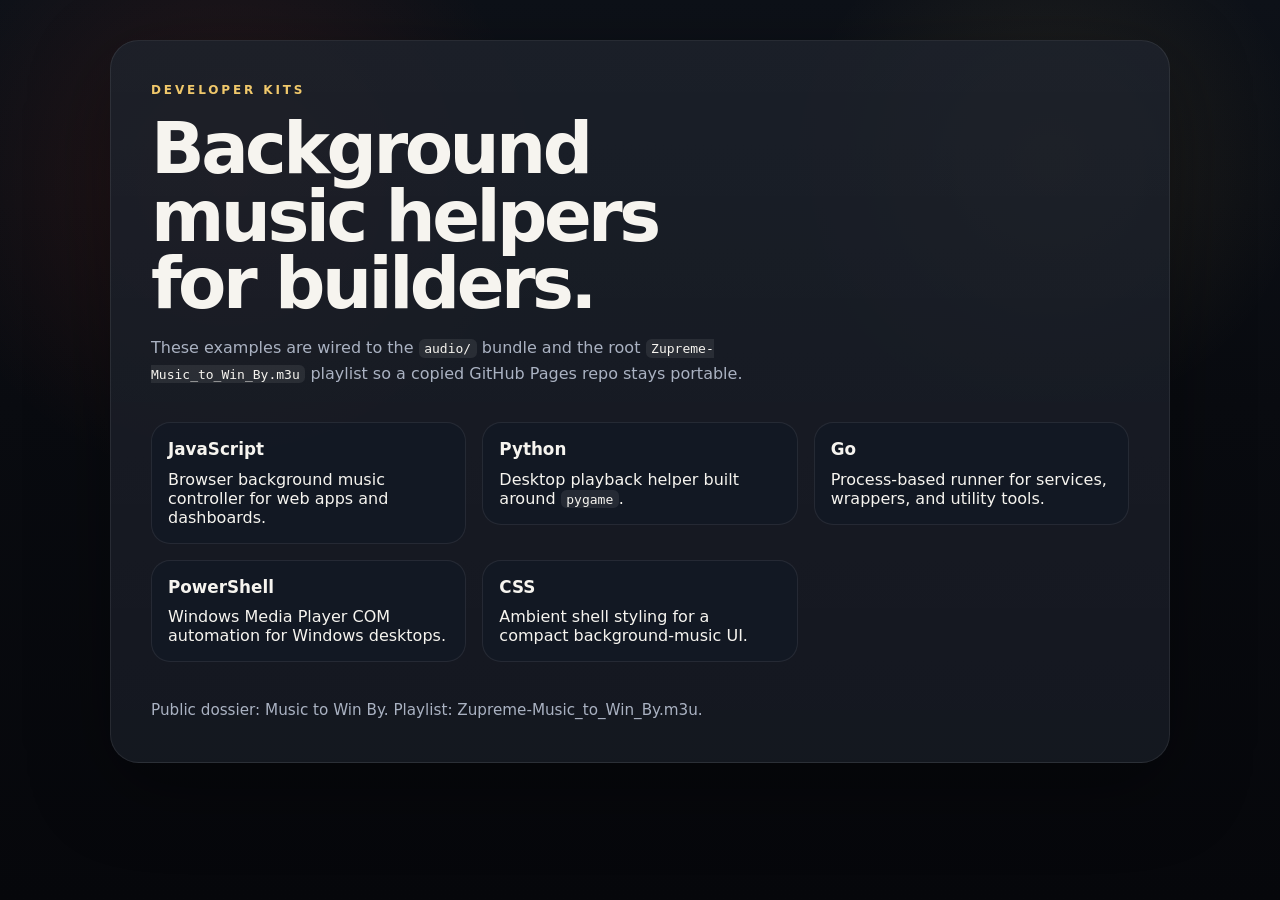
==== developer-kits/index.html @ 549195c2 "Add developer kits and sync release bundle" ====
<!DOCTYPE html>
<html lang="en">
<head>
  <meta charset="UTF-8" />
  <meta name="viewport" content="width=device-width, initial-scale=1.0" />
  <title>Music to Win By - Developer Kits</title>
  <style>
    :root {
      color-scheme: dark;
      --bg: #080b11;
      --panel: rgba(14, 18, 28, 0.84);
      --panel-strong: rgba(19, 24, 36, 0.96);
      --text: #f6f4ef;
      --muted: #aab2c2;
      --line: rgba(255, 255, 255, 0.08);
      --accent: #ff4d2e;
      --accent-2: #f0c86b;
    }

    * { box-sizing: border-box; }

    body {
      margin: 0;
      font-family: "Segoe UI", "Trebuchet MS", system-ui, -apple-system, sans-serif;
      color: var(--text);
      background:
        radial-gradient(circle at 18% 20%, rgba(255, 77, 46, 0.12), transparent 24%),
        radial-gradient(circle at 82% 18%, rgba(240, 200, 107, 0.1), transparent 20%),
        linear-gradient(180deg, #0d1118 0%, #090b10 45%, #06070b 100%);
      min-height: 100vh;
      padding: 1.25rem;
    }

    .shell {
      max-width: 1100px;
      margin: 0 auto;
      padding: 1.25rem;
    }

    .hero {
      display: grid;
      gap: 1rem;
      padding: clamp(1.4rem, 4vw, 2.5rem);
      border: 1px solid var(--line);
      border-radius: 1.8rem;
      background: linear-gradient(180deg, rgba(255,255,255,0.06), rgba(255,255,255,0.03)),
        var(--panel);
      box-shadow: 0 24px 80px rgba(0, 0, 0, 0.35);
    }

    .eyebrow {
      text-transform: uppercase;
      letter-spacing: 0.24em;
      color: var(--accent-2);
      font-size: 0.75rem;
      font-weight: 800;
      margin: 0;
    }

    h1 {
      margin: 0;
      font-size: clamp(2.2rem, 7vw, 4.4rem);
      line-height: 0.96;
      letter-spacing: -0.05em;
      max-width: 11ch;
    }

    p {
      margin: 0;
      color: var(--muted);
      max-width: 70ch;
      line-height: 1.6;
    }

    .grid {
      display: grid;
      gap: 1rem;
      grid-template-columns: repeat(auto-fit, minmax(240px, 1fr));
      margin-top: 1.25rem;
    }

    .card {
      display: grid;
      gap: 0.65rem;
      padding: 1rem;
      border: 1px solid var(--line);
      border-radius: 1.2rem;
      background: var(--panel-strong);
    }

    .card strong {
      font-size: 1.05rem;
    }

    a {
      color: inherit;
      text-decoration: none;
    }

    a:hover .card {
      border-color: rgba(255, 77, 46, 0.45);
    }

    code {
      padding: 0.1rem 0.35rem;
      border-radius: 0.35rem;
      background: rgba(255, 255, 255, 0.08);
      color: var(--text);
    }

    .footer {
      margin-top: 1.25rem;
      color: var(--muted);
      font-size: 0.95rem;
    }
  </style>
</head>
<body>
  <div class="shell">
    <section class="hero">
      <p class="eyebrow">Developer kits</p>
      <h1>Background music helpers for builders.</h1>
      <p>
        These examples are wired to the <code>audio/</code> bundle and the root
        <code>Zupreme-Music_to_Win_By.m3u</code> playlist so a copied GitHub Pages
        repo stays portable.
      </p>
      <div class="grid">
        <a href="javascript/">
          <div class="card">
            <strong>JavaScript</strong>
            <span>Browser background music controller for web apps and dashboards.</span>
          </div>
        </a>
        <a href="python/">
          <div class="card">
            <strong>Python</strong>
            <span>Desktop playback helper built around <code>pygame</code>.</span>
          </div>
        </a>
        <a href="go/">
          <div class="card">
            <strong>Go</strong>
            <span>Process-based runner for services, wrappers, and utility tools.</span>
          </div>
        </a>
        <a href="powershell/">
          <div class="card">
            <strong>PowerShell</strong>
            <span>Windows Media Player COM automation for Windows desktops.</span>
          </div>
        </a>
        <a href="css/">
          <div class="card">
            <strong>CSS</strong>
            <span>Ambient shell styling for a compact background-music UI.</span>
          </div>
        </a>
      </div>
      <p class="footer">
        Public dossier: <a href="../">Music to Win By</a>.
        Playlist: <a href="../Zupreme-Music_to_Win_By.m3u">Zupreme-Music_to_Win_By.m3u</a>.
      </p>
    </section>
  </div>
</body>
</html>
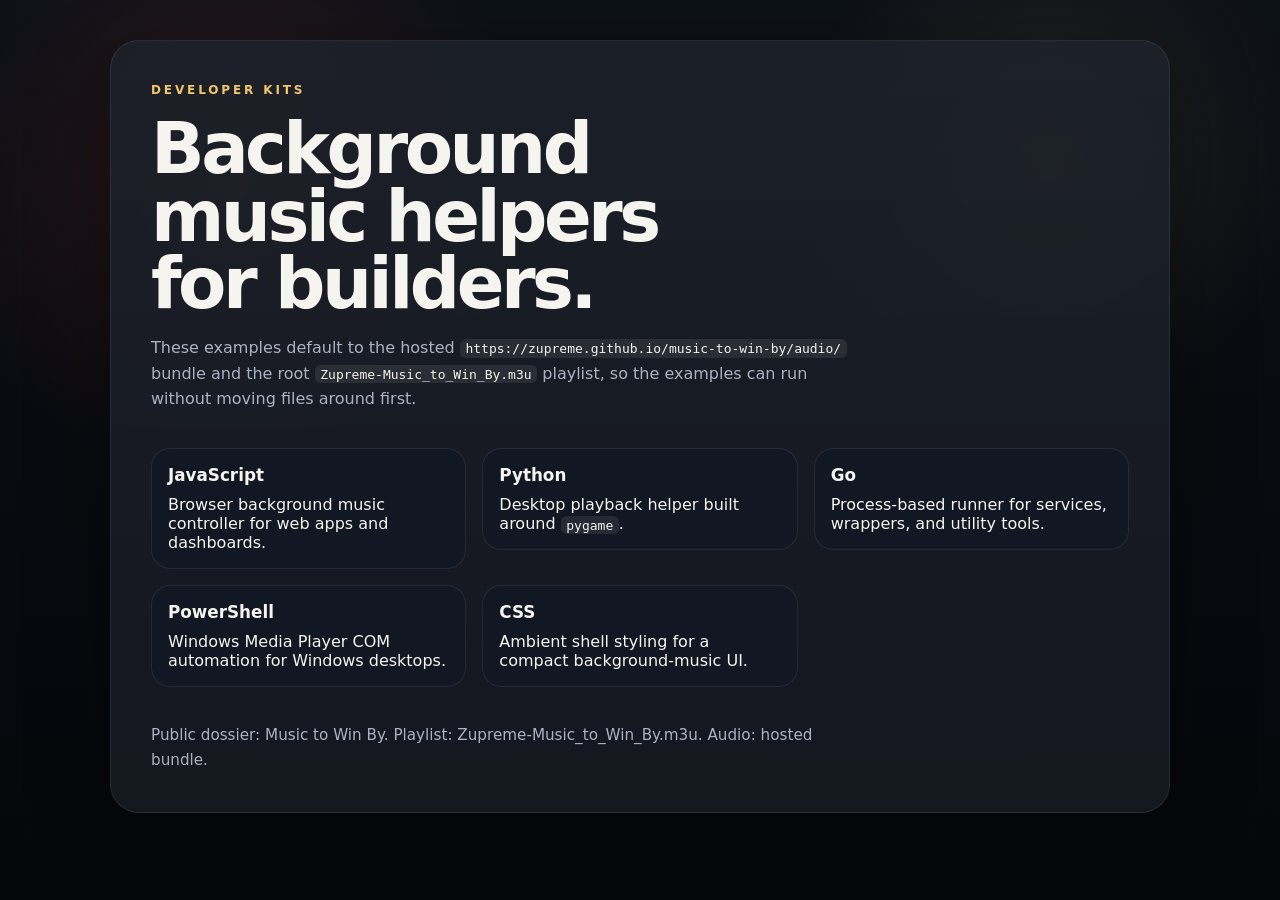
==== commit 801ce7e8: "Point developer kits at hosted audio bundle" ====
--- a/developer-kits/index.html
+++ b/developer-kits/index.html
@@ -121,9 +121,10 @@
       <p class="eyebrow">Developer kits</p>
       <h1>Background music helpers for builders.</h1>
       <p>
-        These examples are wired to the <code>audio/</code> bundle and the root
-        <code>Zupreme-Music_to_Win_By.m3u</code> playlist so a copied GitHub Pages
-        repo stays portable.
+        These examples default to the hosted
+        <code>https://zupreme.github.io/music-to-win-by/audio/</code> bundle and
+        the root <code>Zupreme-Music_to_Win_By.m3u</code> playlist, so the
+        examples can run without moving files around first.
       </p>
       <div class="grid">
         <a href="javascript/">
@@ -160,6 +161,7 @@
       <p class="footer">
         Public dossier: <a href="../">Music to Win By</a>.
         Playlist: <a href="../Zupreme-Music_to_Win_By.m3u">Zupreme-Music_to_Win_By.m3u</a>.
+        Audio: <a href="https://zupreme.github.io/music-to-win-by/audio/">hosted bundle</a>.
       </p>
     </section>
   </div>
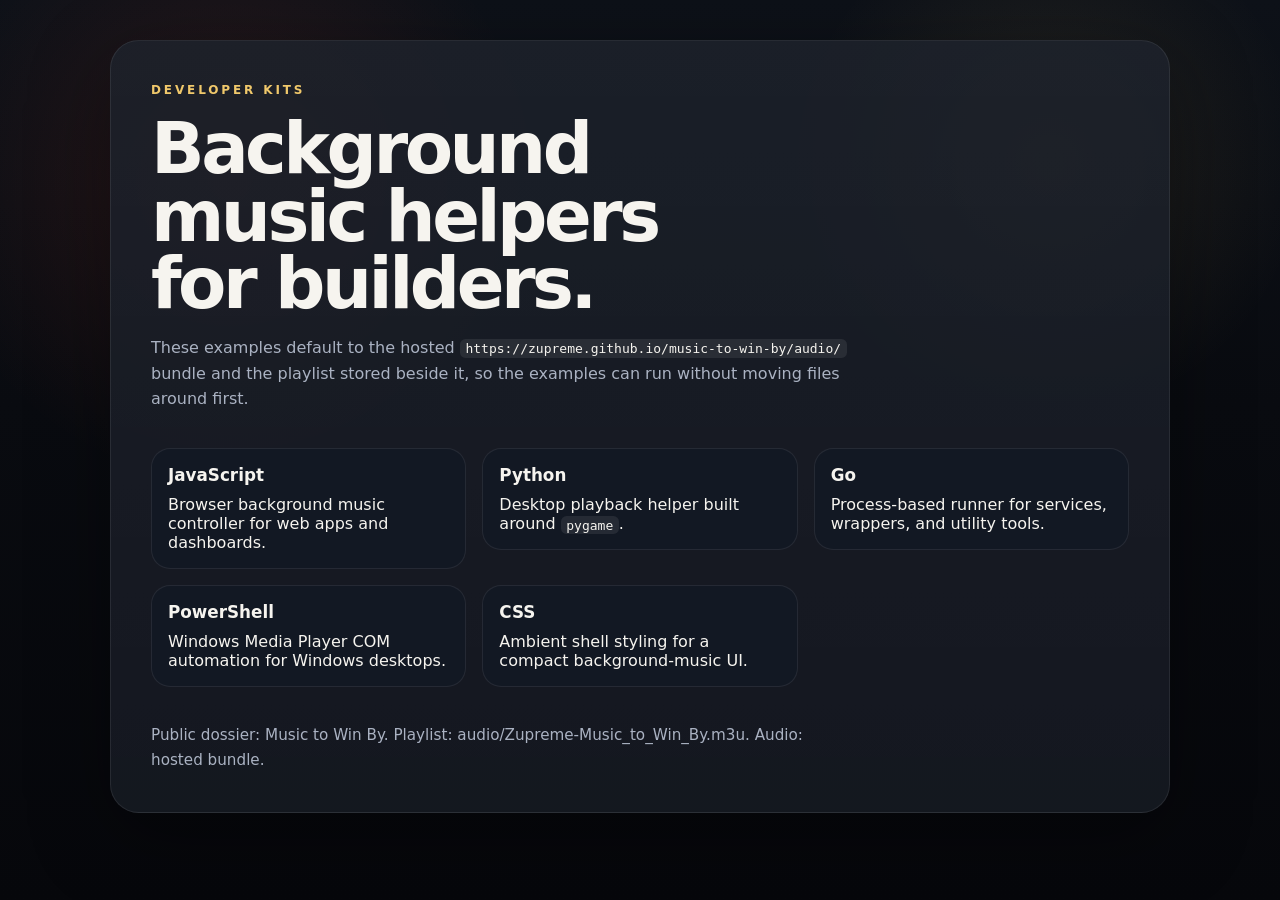
==== commit 45228ce1: "Move Pages playlist beside audio bundle" ====
--- a/developer-kits/index.html
+++ b/developer-kits/index.html
@@ -123,8 +123,8 @@
       <p>
         These examples default to the hosted
         <code>https://zupreme.github.io/music-to-win-by/audio/</code> bundle and
-        the root <code>Zupreme-Music_to_Win_By.m3u</code> playlist, so the
-        examples can run without moving files around first.
+        the playlist stored beside it, so the examples can run without moving
+        files around first.
       </p>
       <div class="grid">
         <a href="javascript/">
@@ -160,7 +160,7 @@
       </div>
       <p class="footer">
         Public dossier: <a href="../">Music to Win By</a>.
-        Playlist: <a href="../Zupreme-Music_to_Win_By.m3u">Zupreme-Music_to_Win_By.m3u</a>.
+        Playlist: <a href="../audio/Zupreme-Music_to_Win_By.m3u">audio/Zupreme-Music_to_Win_By.m3u</a>.
         Audio: <a href="https://zupreme.github.io/music-to-win-by/audio/">hosted bundle</a>.
       </p>
     </section>
